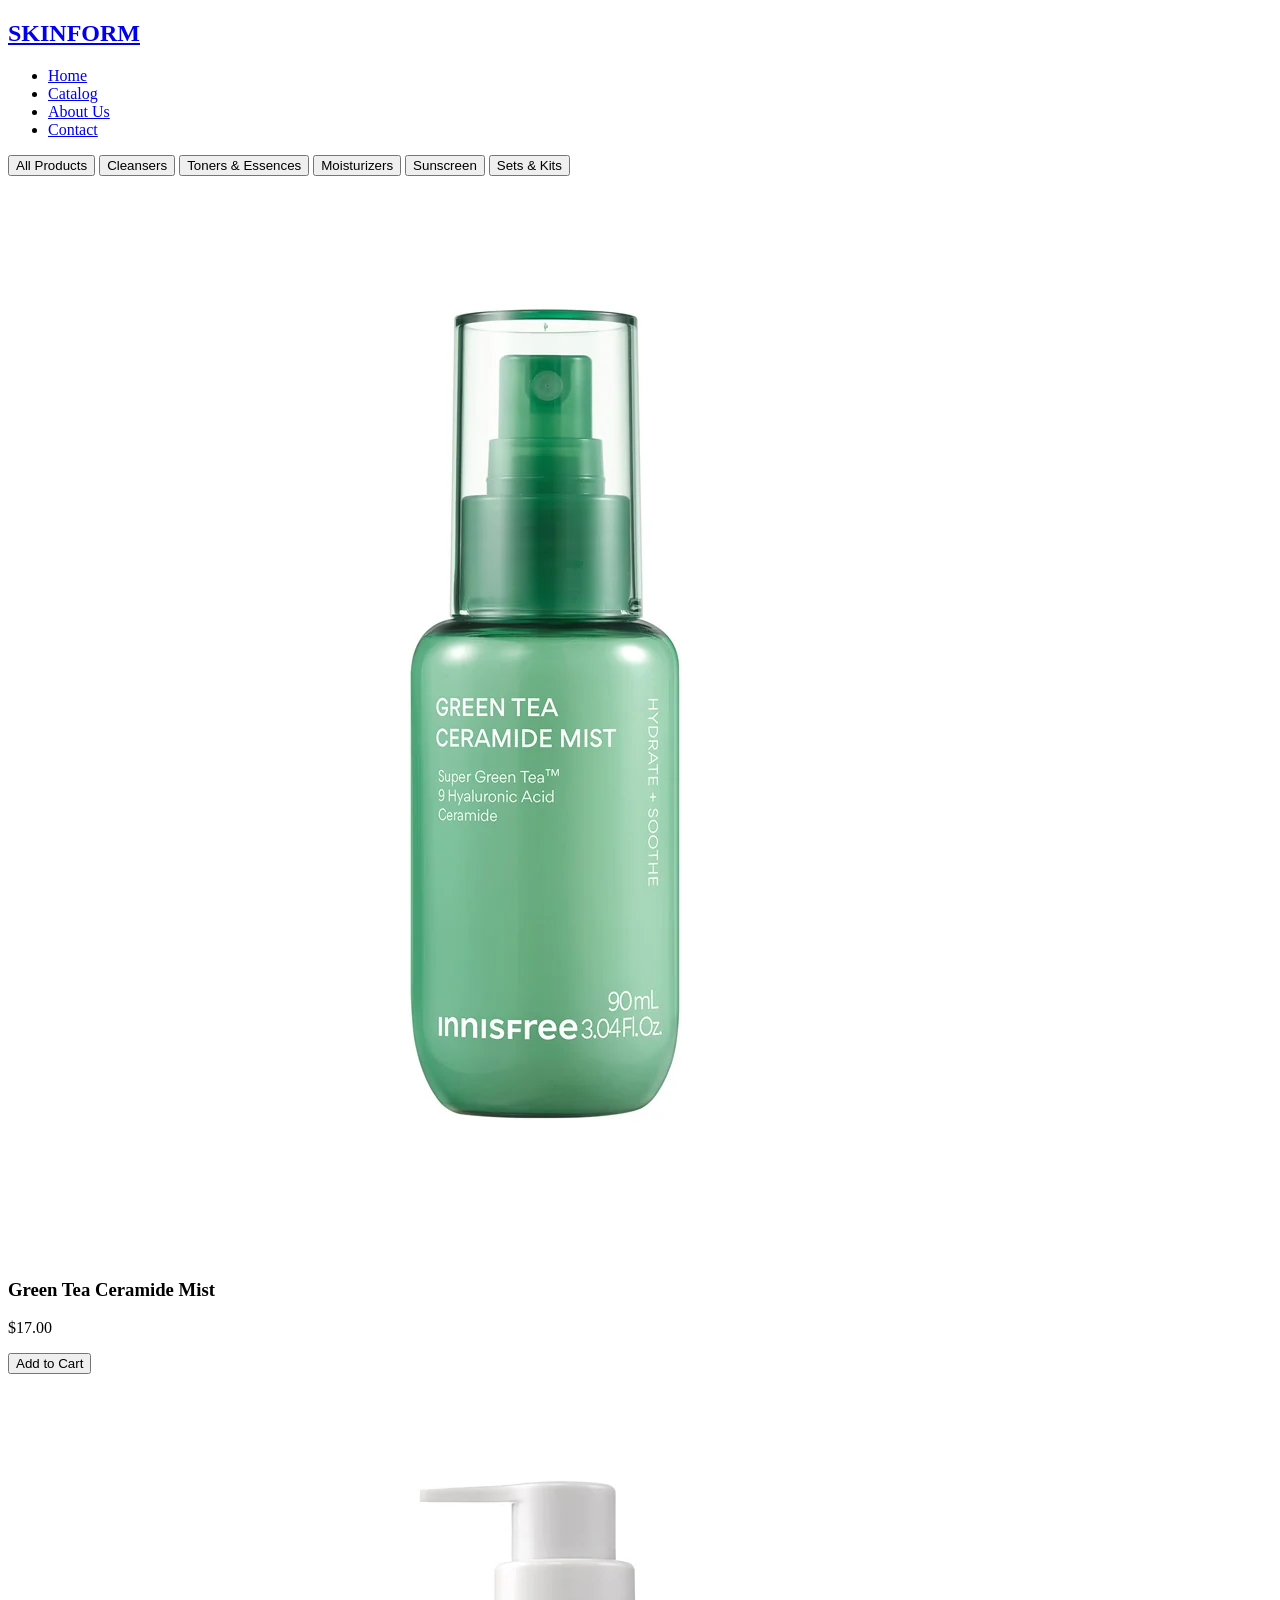
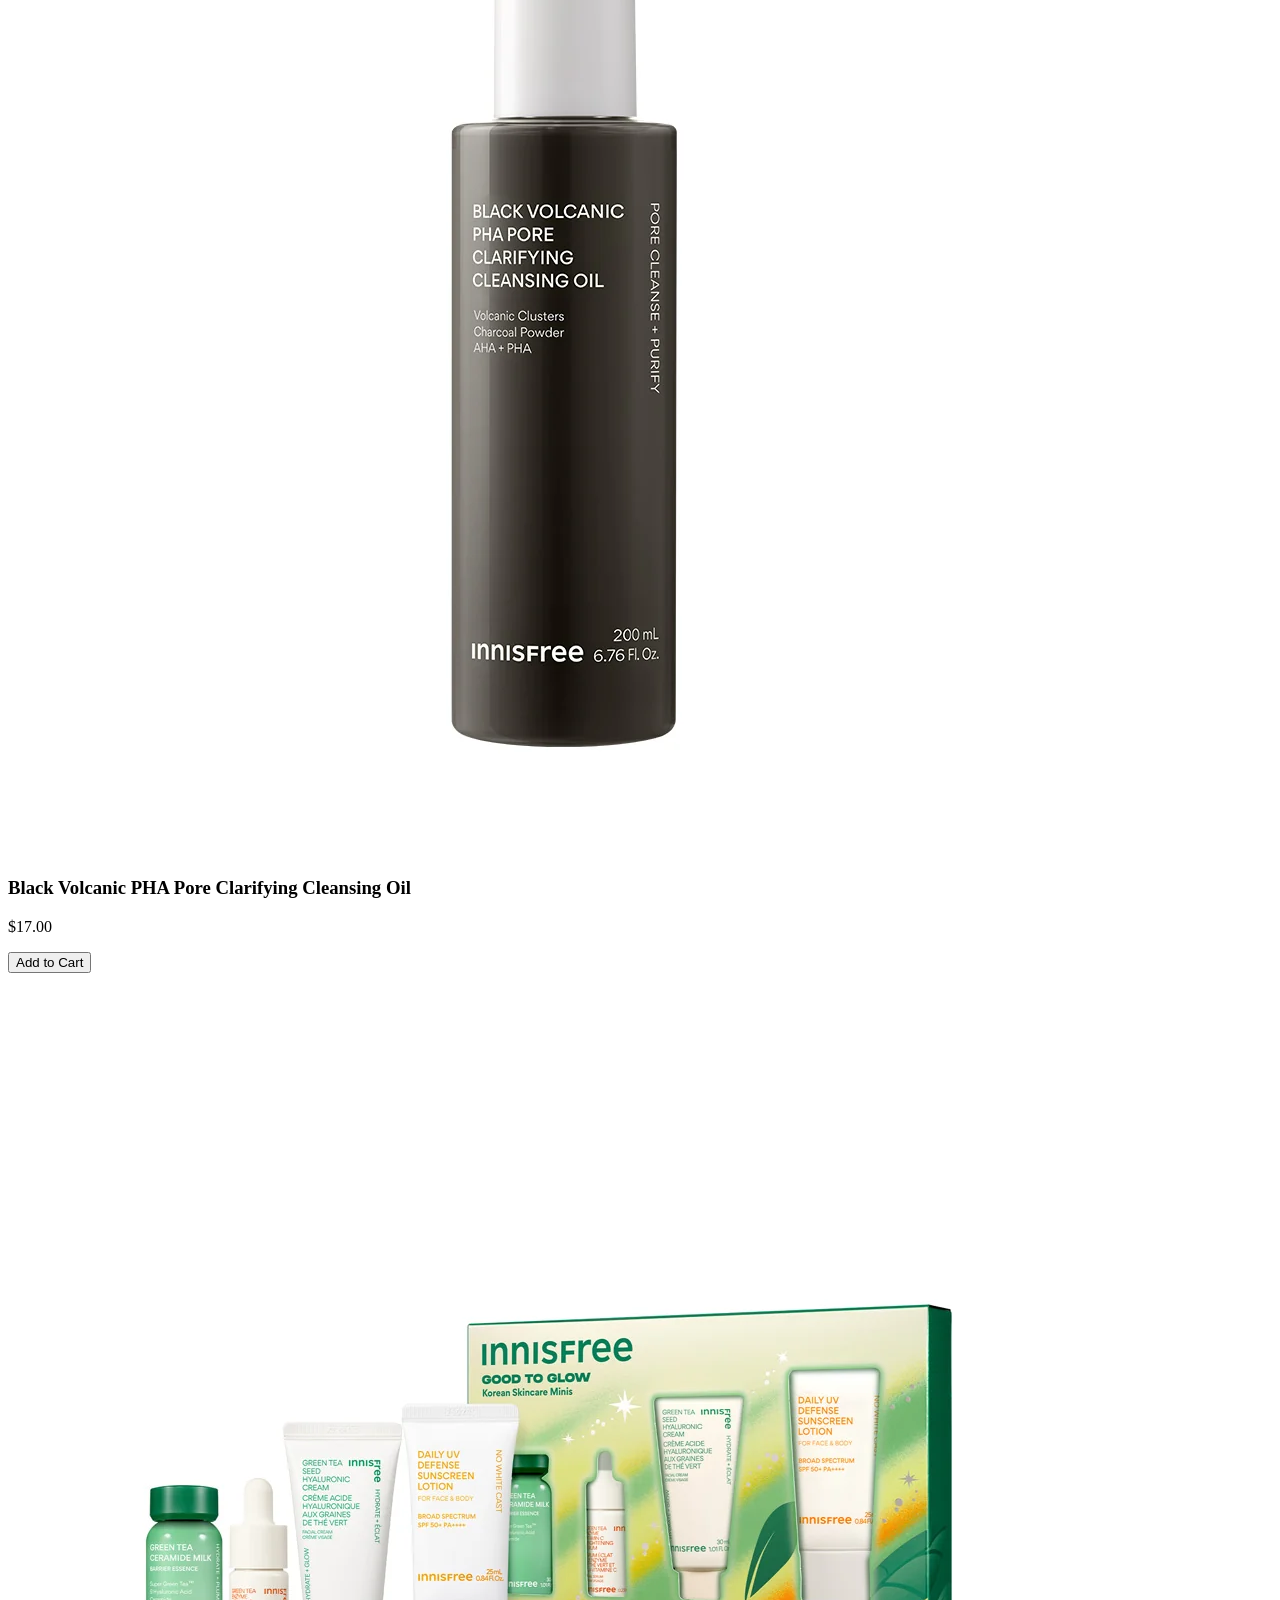
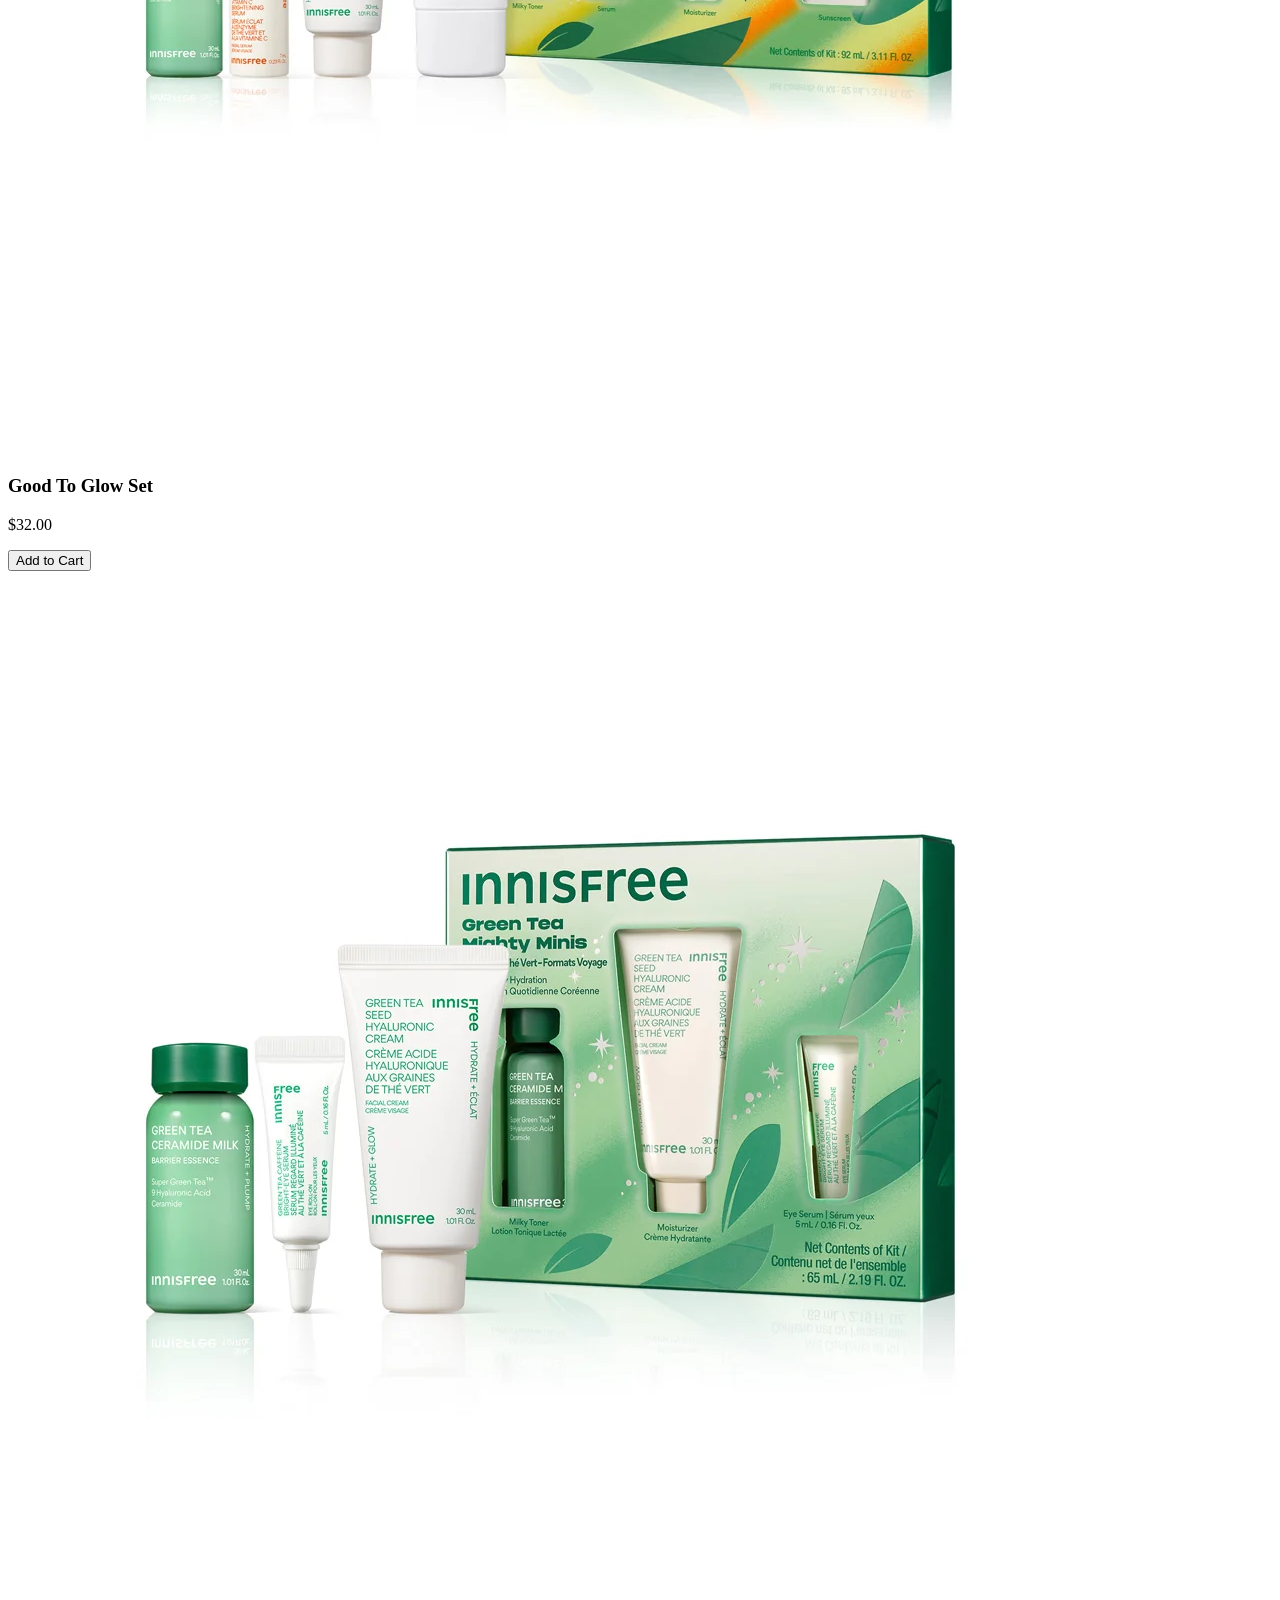
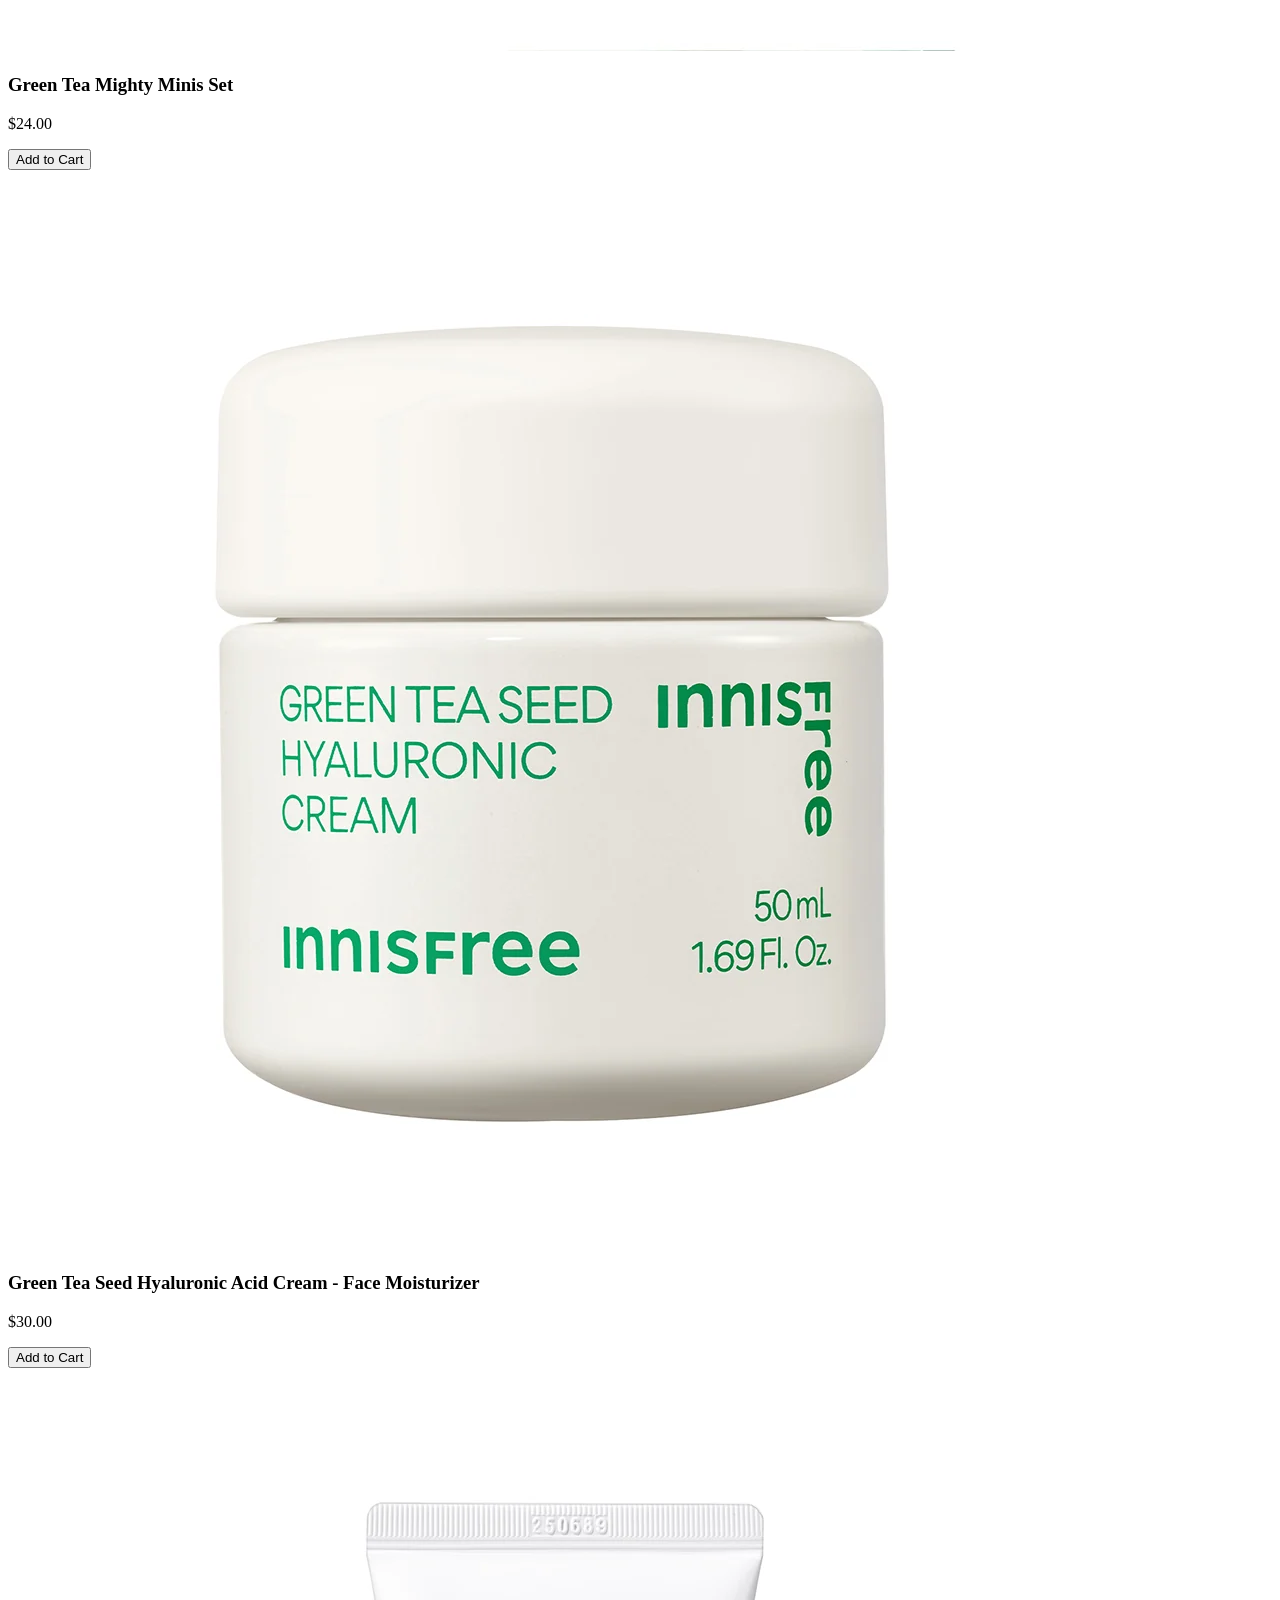
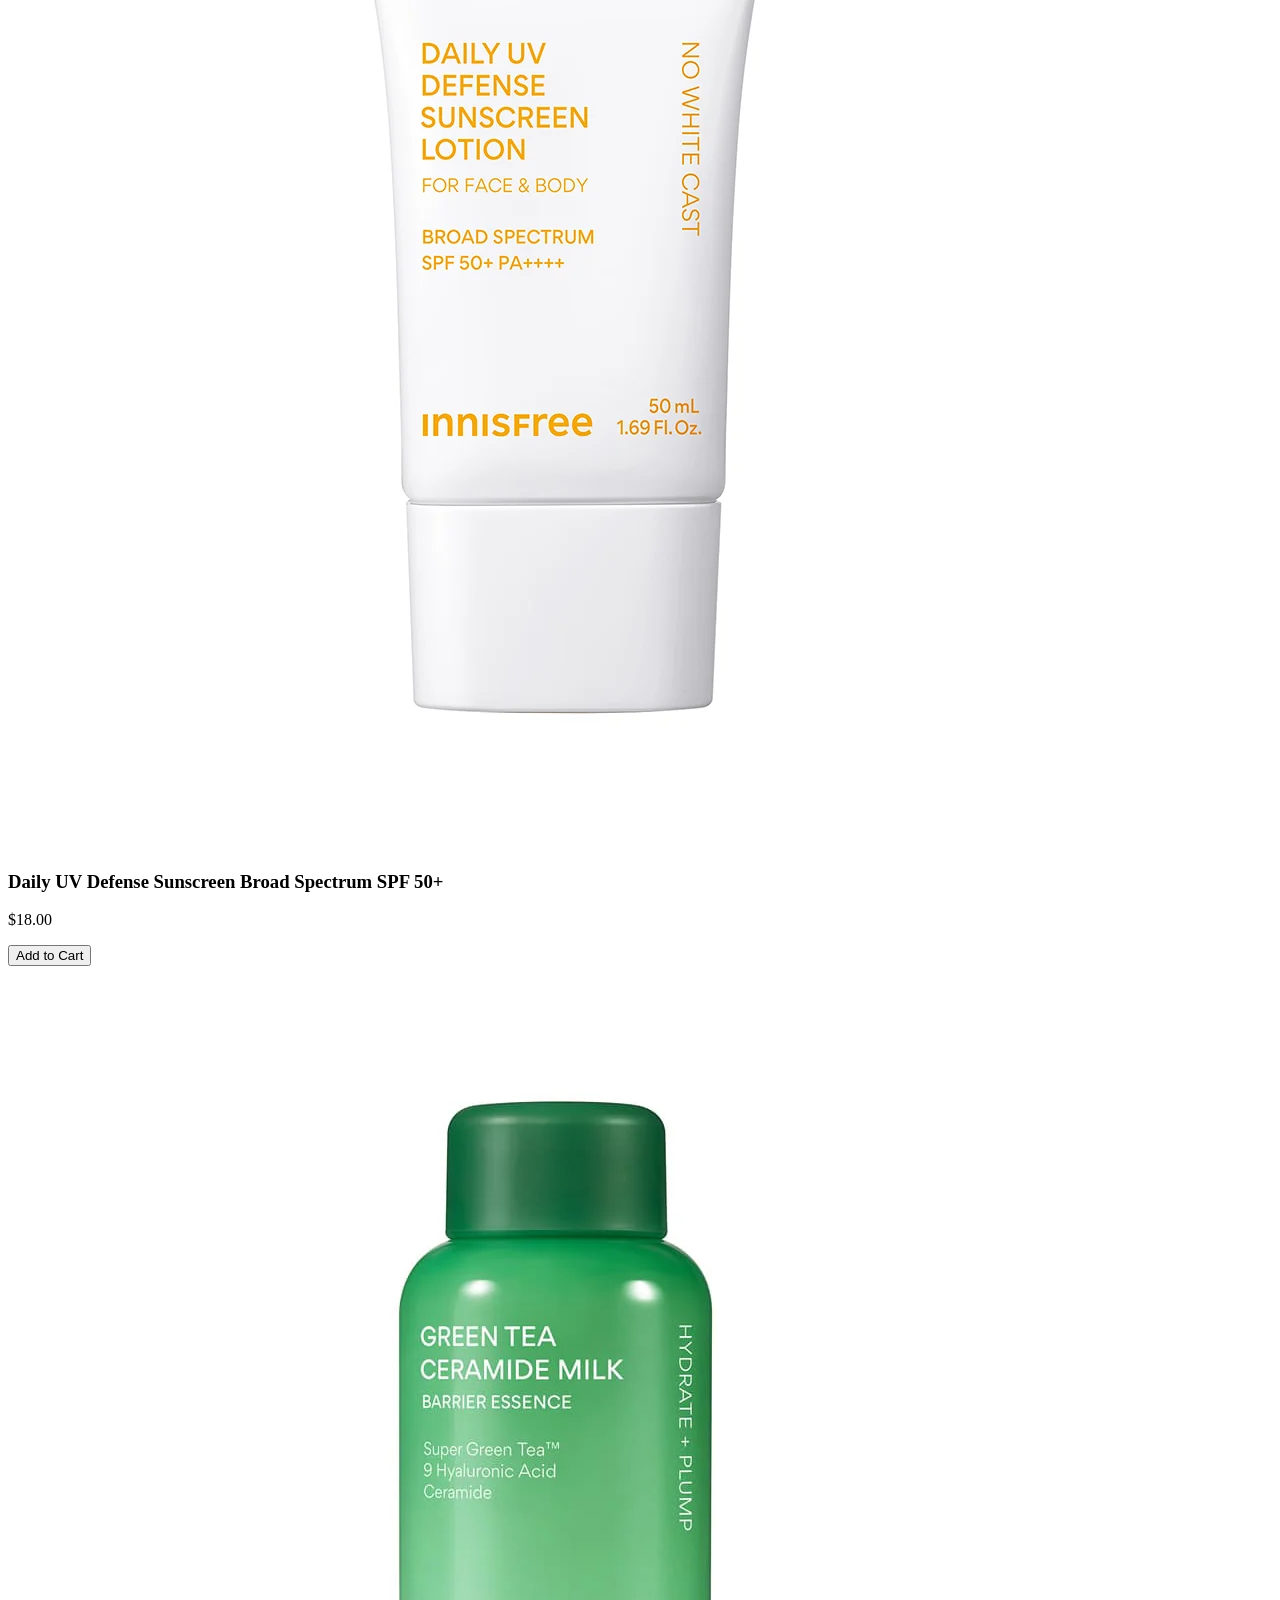
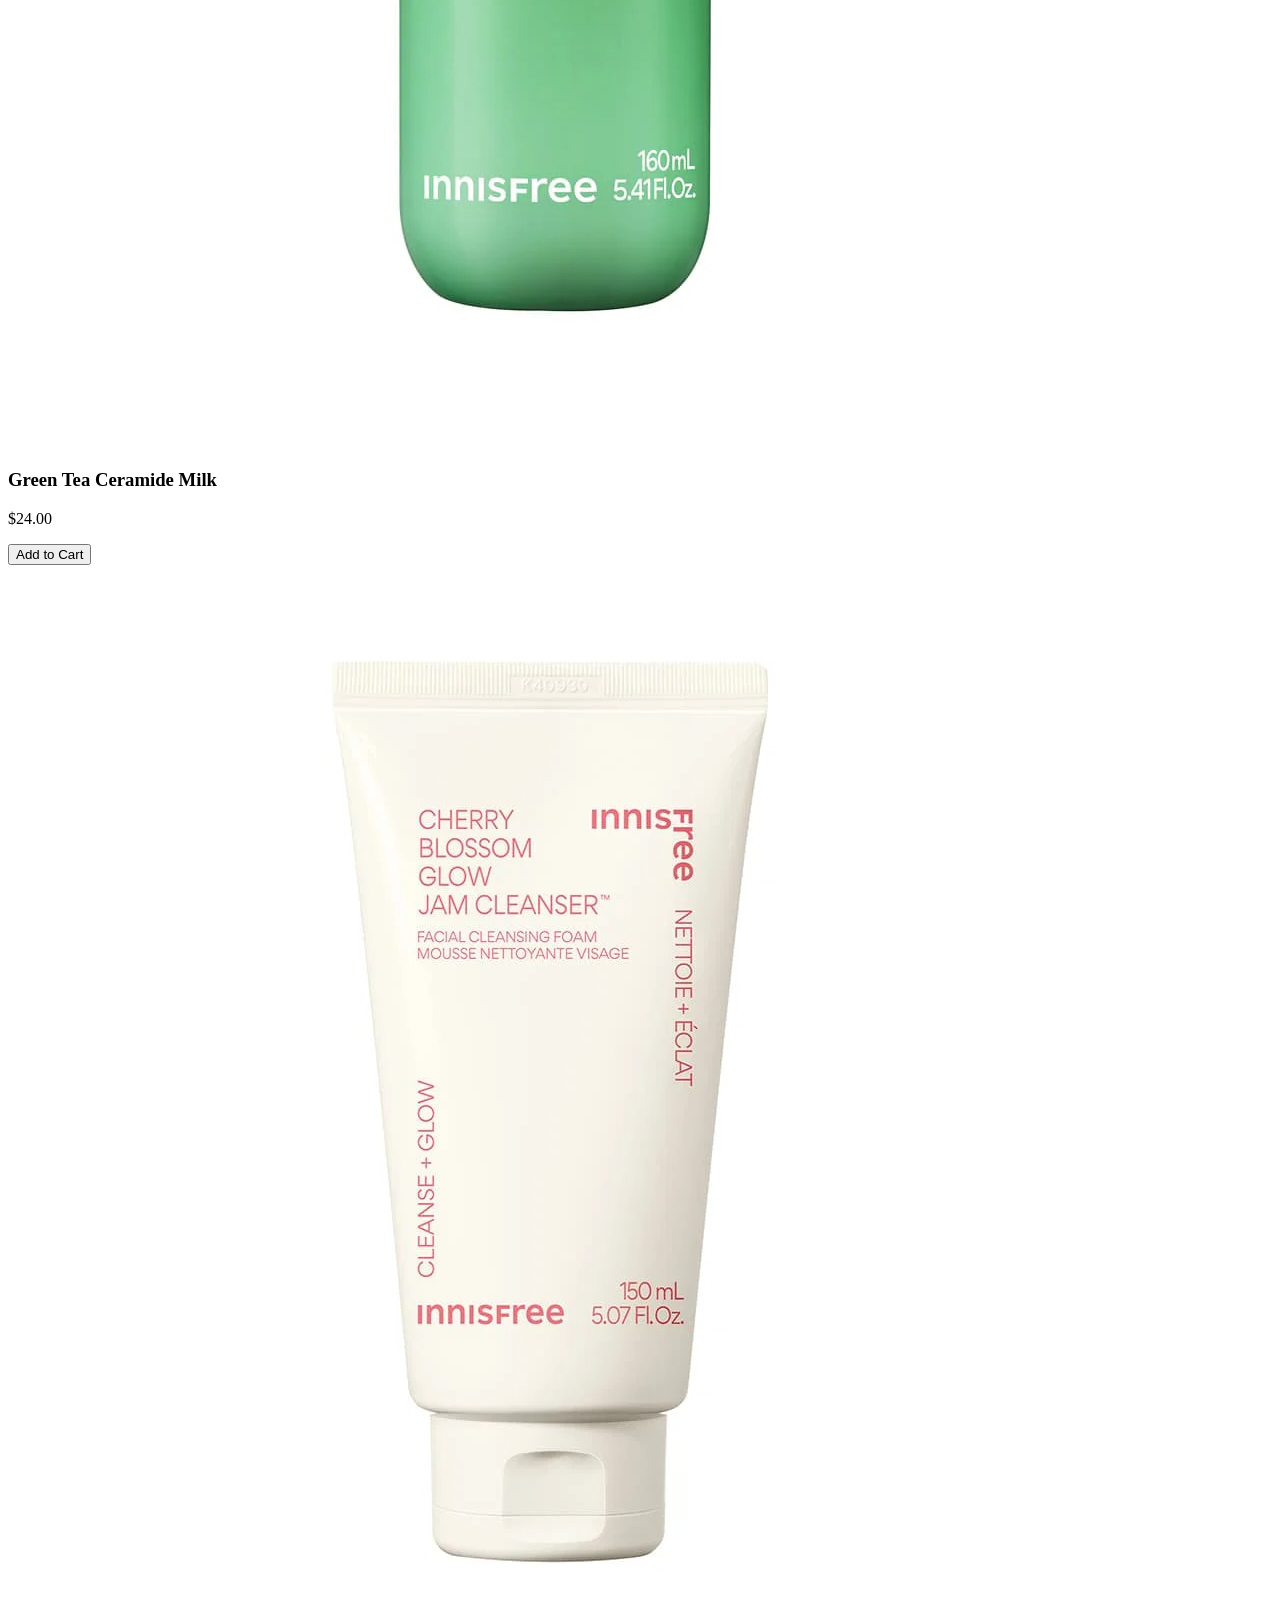
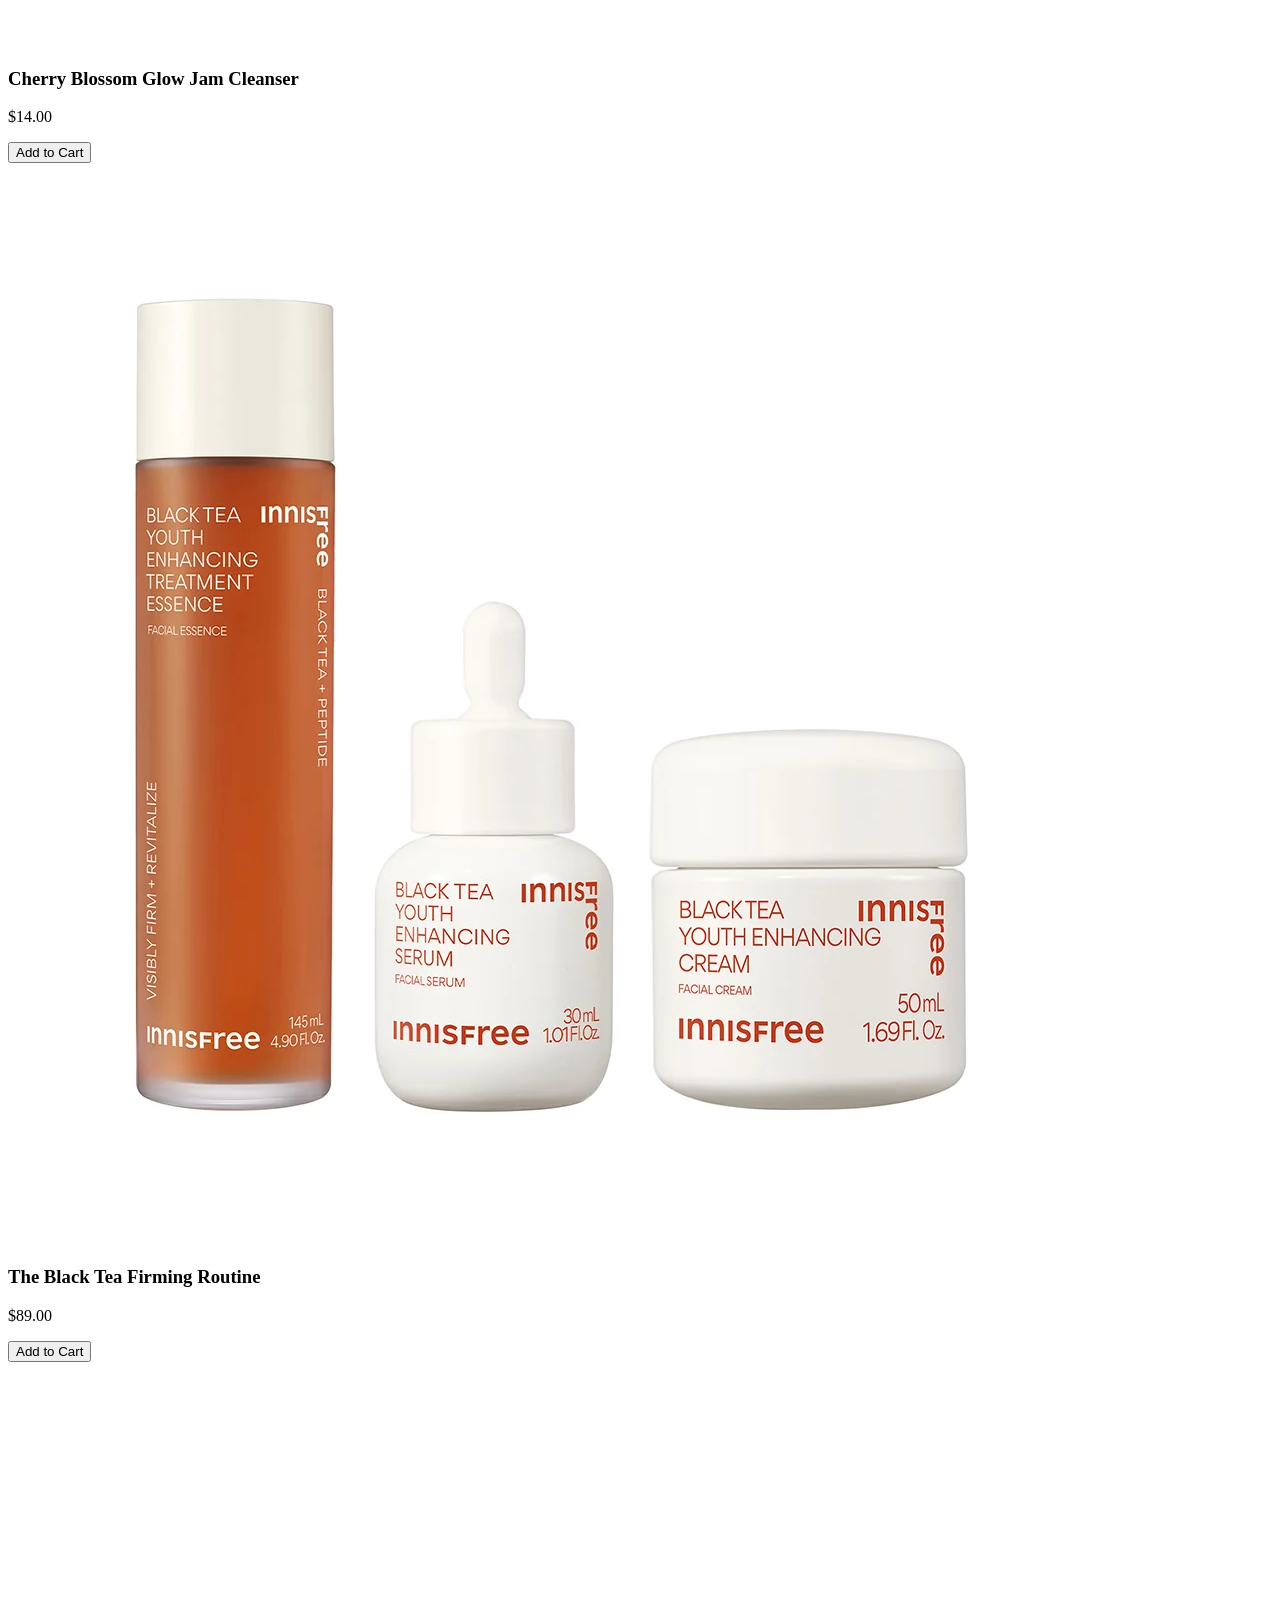
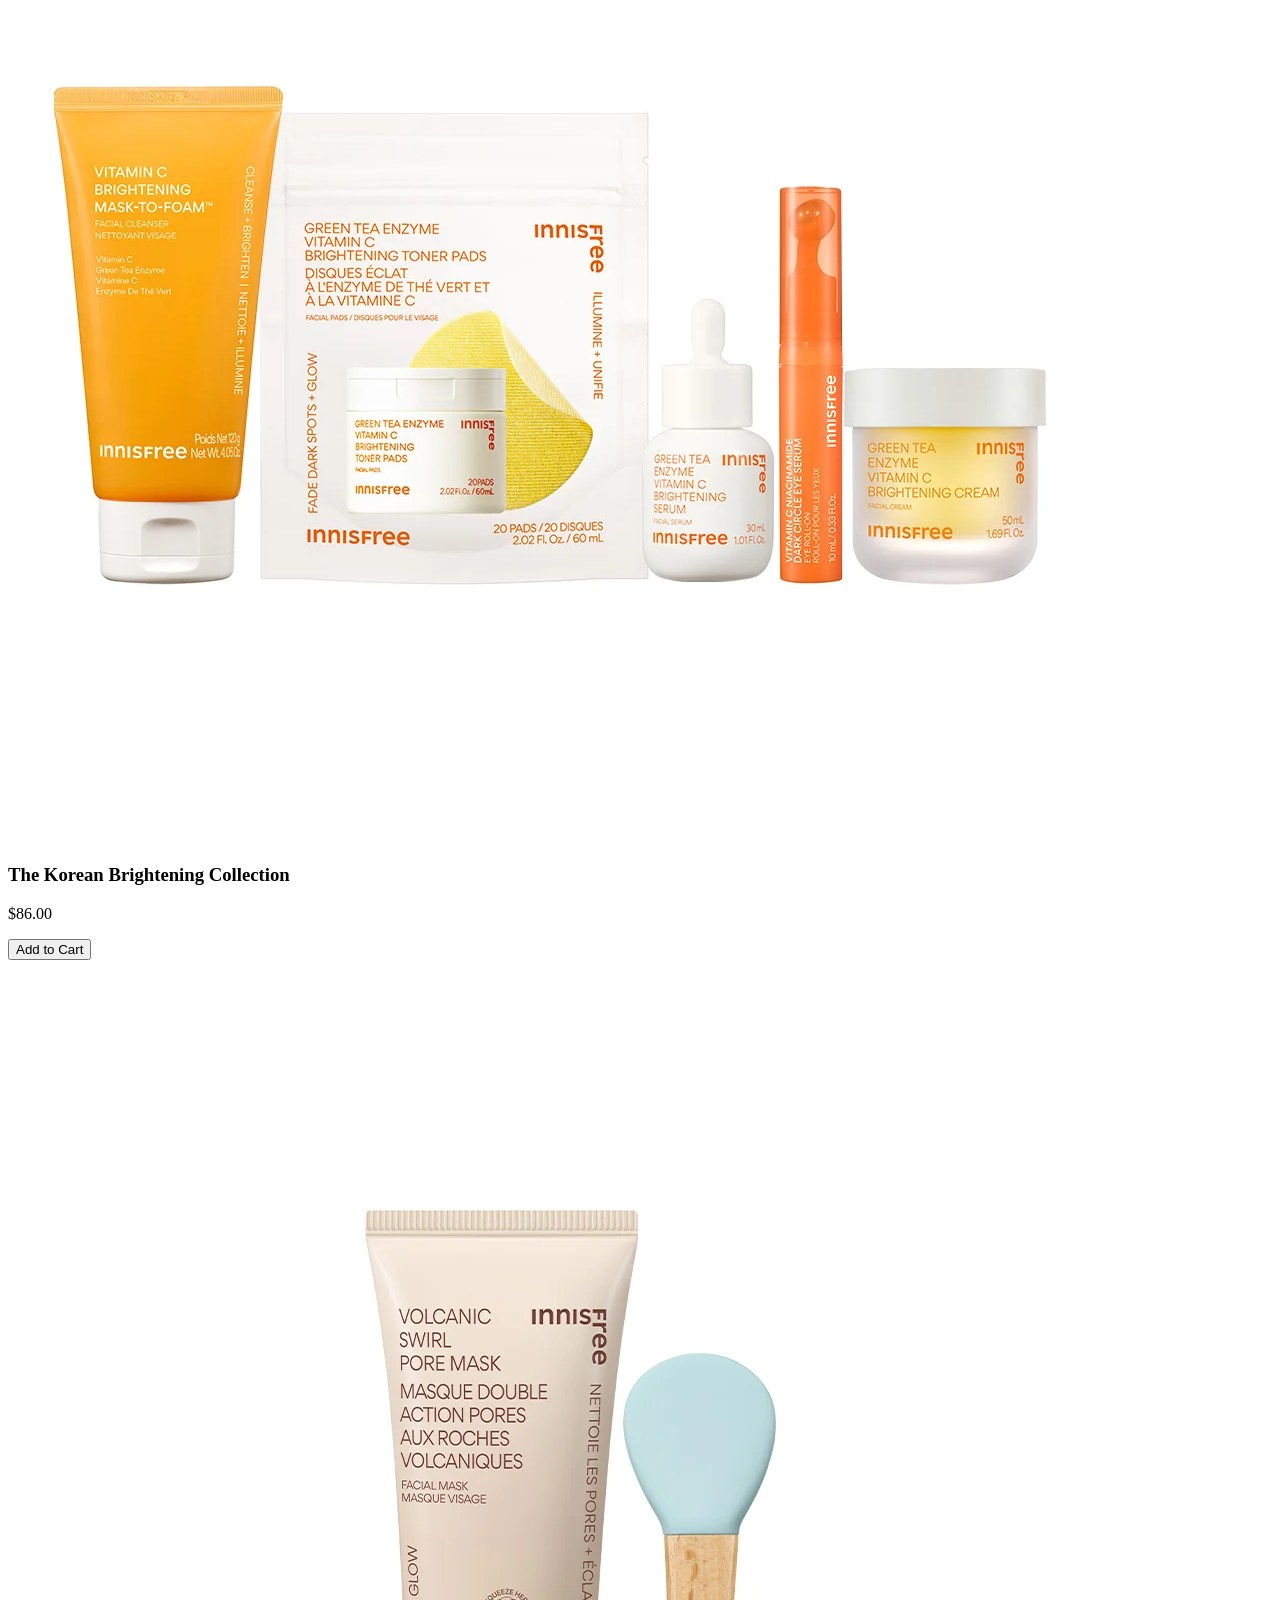
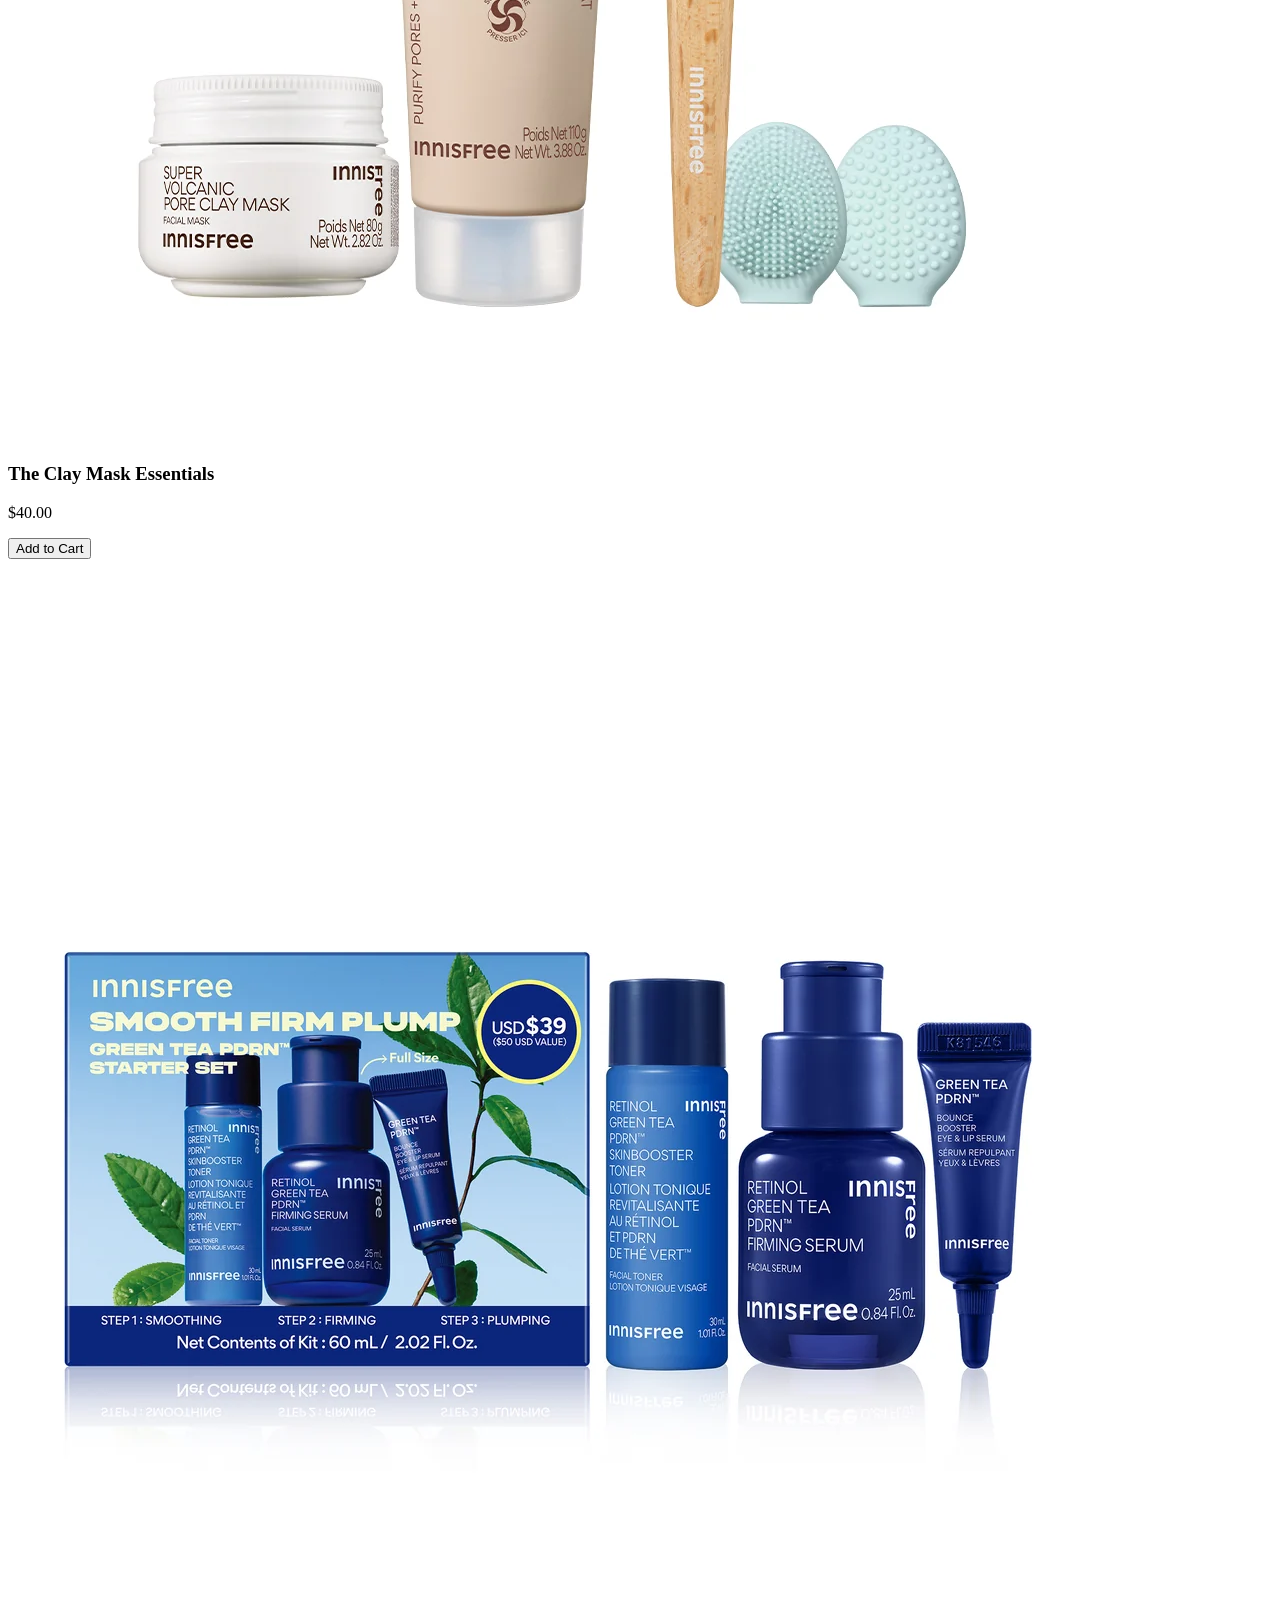
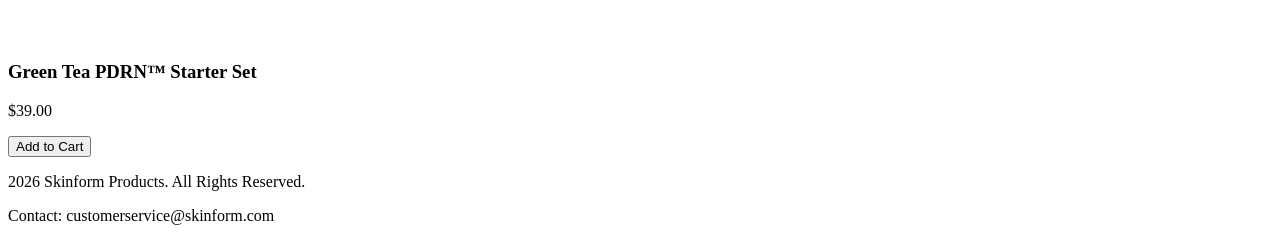
==== catalog.html @ b86f4f86 "Add files via upload" ====
<!DOCTYPE html>
<html lang="en">
<head>
  <meta charset="UTF-8">
  <meta name="viewport" content="width=device-width, initial-scale=1.0">
  <title>Skinform</title>
  <link rel="stylesheet" href="/Main/css/catalog-style.css">
  <script src="/Main/js/main.js" defer></script>
</head>
<body>

   <nav class="navbar">
     <a href="/Main/index.html" class="logo">
      <h1>SKINFORM</h1>
     </a>
    <ul class="nav-section">
      <li><a href="/Main/Project Root/index.html">Home</a></li>
      <li><a href="/Main/Project Root/catalog.html">Catalog</a></li>
      <li><a href="/Main/Project Root/index.html#about">About Us</a></li>
      <li><a href="/Main/Project Root/contact.html">Contact</a></li>
    </ul>
  </nav>

  <section class="category-filter">
    <button class="category-btn active" data-category="all">All Products</button>
    <button class="category-btn" data-category="cleanser">Cleansers</button>
    <button class="category-btn" data-category="toner">Toners & Essences</button>
    <button class="category-btn" data-category="moisturizer">Moisturizers</button>
    <button class="category-btn" data-category="sunscreen">Sunscreen</button>
    <button class="category-btn" data-category="sets">Sets & Kits</button>
  </section>

 <section id="products" class="section">
  <div class="product-container">
    <div class="product-card" data-category="toner">
      <div class="product">
        <img src="mist.png" alt="Green Tea Ceramide Mist">
        <h3>Green Tea Ceramide Mist</h3>
        <p class="price">$17.00</p>
      </div>
      <button class="atc-btn">Add to Cart</button>
    </div>

    <div class="product-card" data-category="cleanser">
      <div class="product">
        <img src="cleansing.png" alt="Black Volcanic PHA Pore Clarifying Cleansing Oil">
        <h3>Black Volcanic PHA Pore Clarifying Cleansing Oil</h3>
        <p class="price">$17.00</p>
      </div>
      <button class="atc-btn">Add to Cart</button>
    </div>

    <div class="product-card" data-category="sets">
      <div class="product">
        <img src="set.png" alt="Good To Glow Set">
        <h3>Good To Glow Set</h3>
        <p class="price">$32.00</p>
      </div>
      <button class="atc-btn">Add to Cart</button>
    </div>

    <div class="product-card" data-category="sets">
      <div class="product">
        <img src="minis.png" alt="Green Tea Mighty Minis Set">
        <h3>Green Tea Mighty Minis Set</h3>
        <p class="price">$24.00</p>
      </div>
      <button class="atc-btn">Add to Cart</button>
    </div>

    <div class="product-card" data-category="moisturizer">
      <div class="product">
        <img src="moisturizer.jpeg" alt="Green Tea Seed Hyaluronic Acid Cream">
        <h3>Green Tea Seed Hyaluronic Acid Cream - Face Moisturizer</h3>
        <p class="price">$30.00</p>
      </div>
      <button class="atc-btn">Add to Cart</button>
    </div>

    <div class="product-card" data-category="sunscreen">
      <div class="product">
        <img src="sunscreen.jpeg" alt="Daily UV Defense Sunscreen">
        <h3>Daily UV Defense Sunscreen Broad Spectrum SPF 50+</h3>
        <p class="price">$18.00</p>
      </div>
      <button class="atc-btn">Add to Cart</button>
    </div>

    <div class="product-card" data-category="toner">
      <div class="product">
        <img src="ceramide.jpeg" alt="Green Tea Ceramide Milk">
        <h3>Green Tea Ceramide Milk</h3>
        <p class="price">$24.00</p>
      </div>
      <button class="atc-btn">Add to Cart</button>
    </div>

    <div class="product-card" data-category="cleanser">
      <div class="product">
        <img src="cherry.jpeg" alt="Cherry Blossom Glow Jam Cleanser">
        <h3>Cherry Blossom Glow Jam Cleanser</h3>
        <p class="price">$14.00</p>
      </div>
      <button class="atc-btn">Add to Cart</button>
    </div>

    <div class="product-card" data-category="sets">
      <div class="product">
        <img src="black tea.jpeg" alt="The Black Tea Firming Routine">
        <h3>The Black Tea Firming Routine</h3>
        <p class="price">$89.00</p>
      </div>
      <button class="atc-btn">Add to Cart</button>
    </div>


    <div class="product-card" data-category="sets">
      <div class="product">
        <img src="brightening.jpeg" alt="The Korean Brightening Collection">
        <h3>The Korean Brightening Collection</h3>
        <p class="price">$86.00</p>
      </div>
      <button class="atc-btn">Add to Cart</button>
    </div>

<div class="product-card" data-category="sets">
      <div class="product">
        <img src="clay.jpeg" alt="The Clay Mask Essentials">
        <h3>The Clay Mask Essentials</h3>
        <p class="price">$40.00</p>
      </div>
      <button class="atc-btn">Add to Cart</button>
    </div>
    
    <div class="product-card" data-category="sets">
      <div class="product">
        <img src="starter.jpeg" alt="Green Tea PDRN™ Starter Set">
        <h3>Green Tea PDRN™ Starter Set</h3>
        <p class="price">$39.00</p>
      </div>
      <button class="atc-btn">Add to Cart</button>
    </div>

  </div>
</section>

  <footer class="footer">
    <p>2026 Skinform Products. All Rights Reserved.</p>
    <p>Contact: customerservice@skinform.com</p>
  </footer>

</body>
</html>
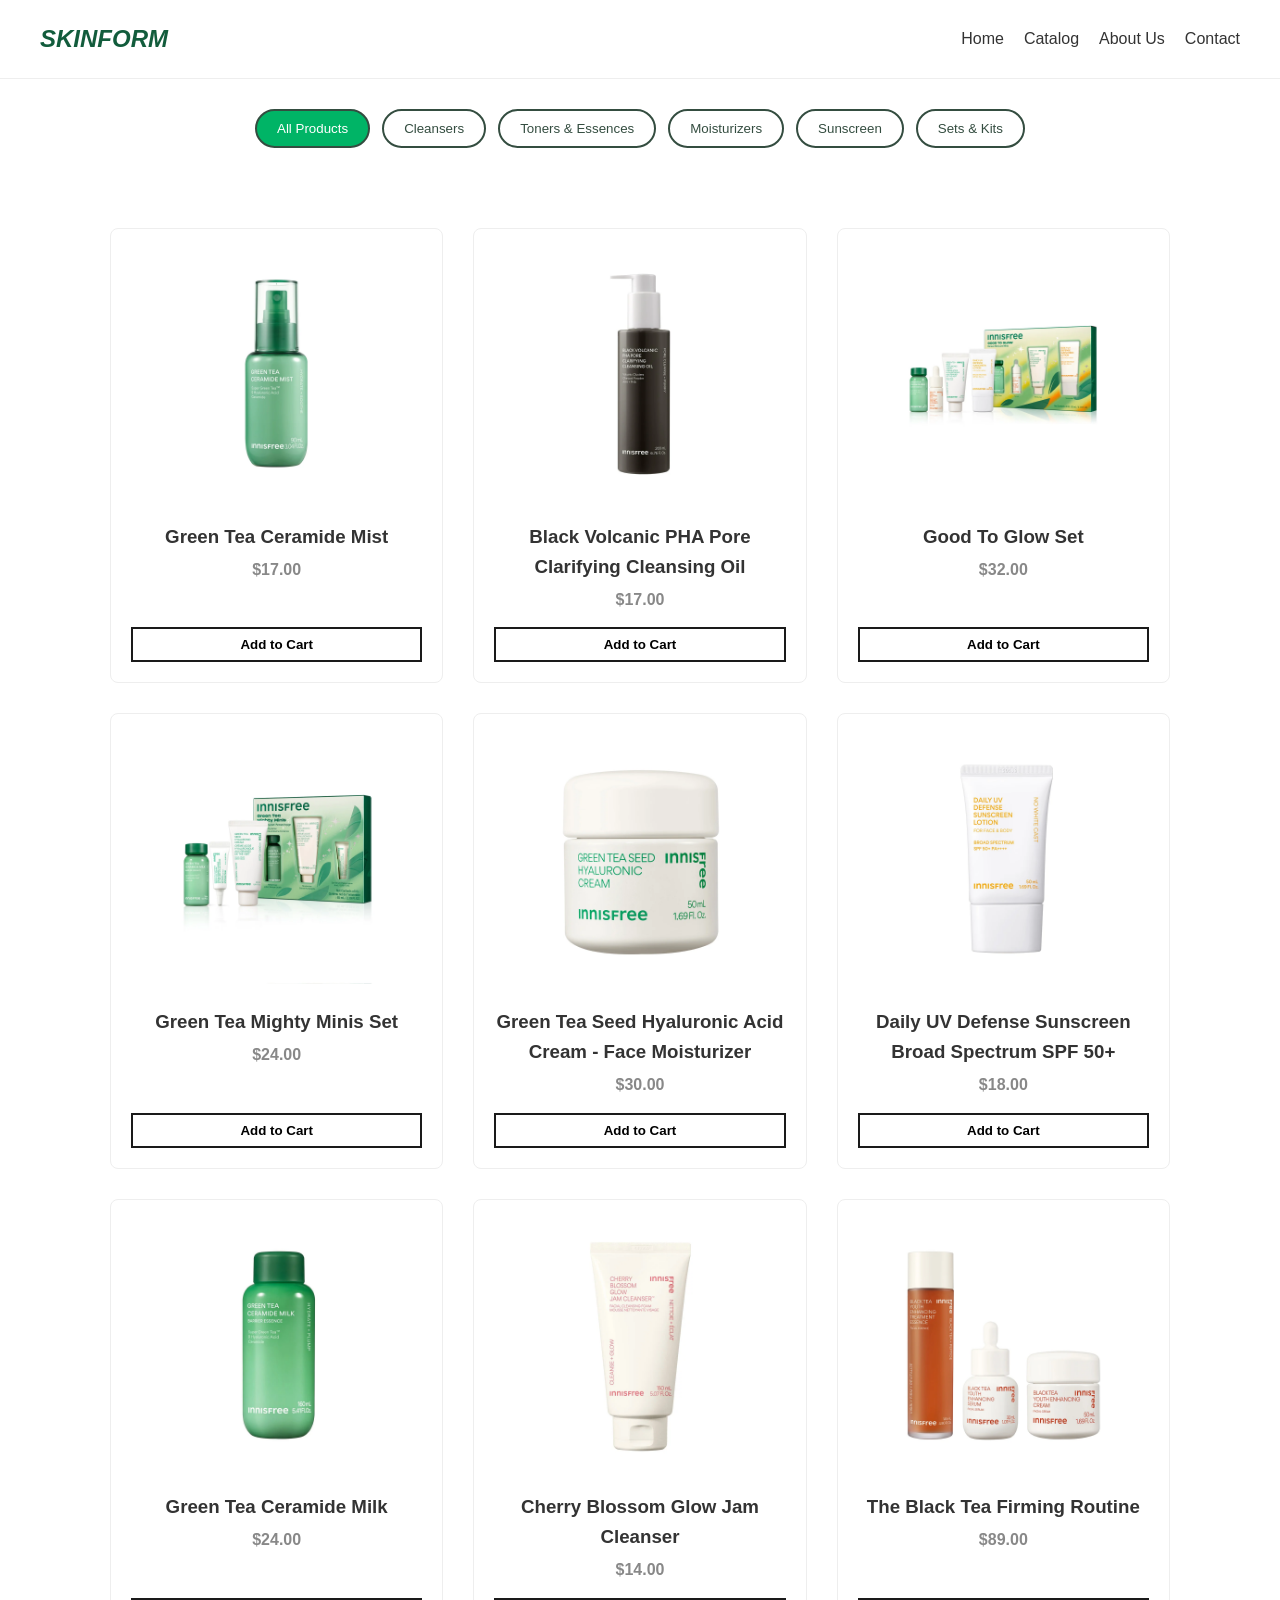
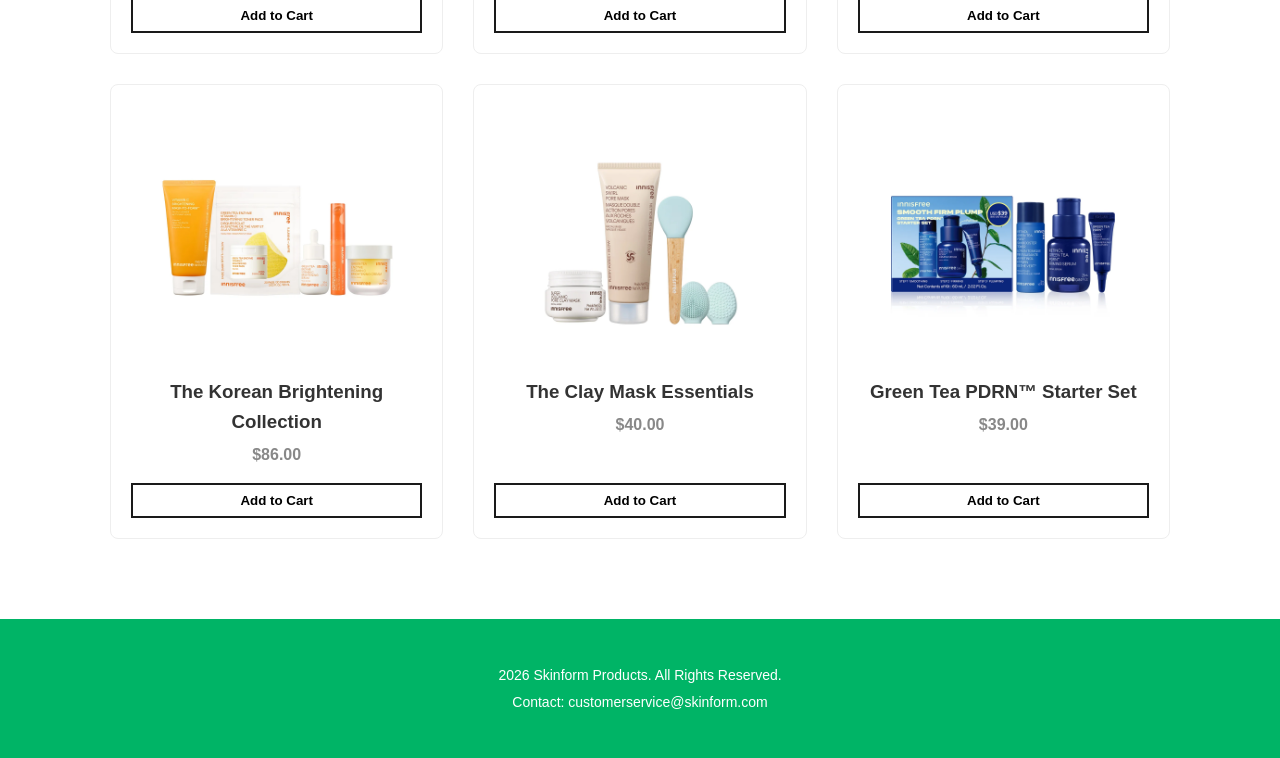
==== commit b199049f: "Update catalog.html" ====
--- a/catalog.html
+++ b/catalog.html
@@ -4,20 +4,20 @@
   <meta charset="UTF-8">
   <meta name="viewport" content="width=device-width, initial-scale=1.0">
   <title>Skinform</title>
-  <link rel="stylesheet" href="/Main/css/catalog-style.css">
-  <script src="/Main/js/main.js" defer></script>
+  <link rel="stylesheet" href="catalog-style.css">
+  <script src="main.js" defer></script>
 </head>
 <body>
 
    <nav class="navbar">
-     <a href="/Main/index.html" class="logo">
+     <a href="index.html" class="logo">
       <h1>SKINFORM</h1>
      </a>
     <ul class="nav-section">
-      <li><a href="/Main/Project Root/index.html">Home</a></li>
-      <li><a href="/Main/Project Root/catalog.html">Catalog</a></li>
-      <li><a href="/Main/Project Root/index.html#about">About Us</a></li>
-      <li><a href="/Main/Project Root/contact.html">Contact</a></li>
+      <li><a href="index.html">Home</a></li>
+      <li><a href="catalog.html">Catalog</a></li>
+      <li><a href="index.html#about">About Us</a></li>
+      <li><a href="contact.html">Contact</a></li>
     </ul>
   </nav>
 
--- a/catalog-style.css
+++ b/catalog-style.css
@@ -0,0 +1,216 @@
+*{
+  margin: 0;
+  padding: 0;
+  box-sizing: border-box; 
+}
+
+body {
+  font-family: Arial, Helvetica, sans-serif;
+  color: #333333;
+  line-height: 1.6;
+  min-height: 100vh;
+  display: flex;
+  flex-direction: column;
+}
+
+.navbar {
+  display: flex;
+  justify-content: space-between; 
+  align-items: center;
+  padding: 20px 40px;
+  background-color: #ffffff;
+  border-bottom: 1px solid #eeeeee;
+}
+
+.navbar a{
+  text-decoration: none;
+  transition: transform 0.3s ease-out;
+}
+
+.navbar a:hover{
+  text-decoration: none;
+  font-weight: bold;
+  transform: scale(1.08);
+}
+
+.logo h1 {
+  font-family: 'Gill Sans', 'Gill Sans MT', Calibri, 'Trebuchet MS', sans-serif;
+  font-style: italic;
+  height: auto;
+  width: auto;
+  display: block;
+  text-decoration: none;
+  color: #125c3c;
+
+}
+
+.nav-section {
+  display: flex;
+  list-style: none;
+}
+
+.nav-section li {
+  margin-left: 20px;
+}
+
+.nav-section a {
+  text-decoration: none;
+  color: #333333;
+  font-weight: 500;
+}
+
+.nav-section a:hover {
+  text-decoration: underline;
+  text-decoration-color: #00B466;
+  text-decoration-thickness: 3px;
+  color: #333333;
+  font-weight: bold;
+}
+
+.btn {
+  display: inline-block;
+  background-color: #ffffff;
+  border: 2px solid #1a1a1a;
+  color: #1a1a1a;
+  padding: 12px 30px;
+  text-decoration: none;
+  border-radius: 5px;
+}
+
+.btn:hover {
+  background-color: #1a1a1a;
+  color: #ffffff;
+}
+
+.section {
+  padding: 60px 20px;
+  flex: 1;
+}
+
+.section-title {
+  text-align: center;
+  margin-bottom: 40px;
+  font-size: 28px;
+}
+
+.section-bg2 {
+  padding: 60px 20px;
+  background-color: #fafafa;
+}
+
+.product-container {
+  display: grid;
+  grid-template-columns: repeat(3, 1fr);
+  gap: 30px;
+  max-width: 1100px;
+  margin: 0 auto;
+  padding: 20px;
+}
+
+.product-card.hidden {
+    display:none
+}
+
+.product-card {
+  background-color: #ffffff;
+  border: 1px solid #eeeeee;
+  border-radius: 8px;
+  padding: 20px;
+  width: 100%;
+  text-align: center;
+  display: flex;
+  flex-direction: column;
+  justify-content: space-between;
+}
+
+.product img {
+  width: 100%;
+  height: 250px;
+  object-fit: contain;
+  border-radius: 4px;
+  transition: transform 0.3s ease-out;
+}
+
+.product img:hover {
+  transform: scale(1.08);
+}
+
+.product-card h3 {
+  margin: 15px 0 5px 0;
+}
+
+.price {
+  color: #888888;
+  font-weight: bold;
+  margin-bottom: 15px;
+}
+
+.atc-btn {
+  background-color: white;
+  border: 2px solid #1a1a1a;
+  padding: 8px 20px;
+  cursor: pointer;
+  width: 100%;
+  font-weight: bold;
+  margin-top: auto; 
+}
+
+.atc-btn:hover{
+  color: white;
+  background-color: #282928;
+}
+
+.category-filter {
+    display: flex;
+    justify-content: center;
+    flex-wrap: wrap;
+    gap: 12px;
+    margin: 30px 0;
+    margin-bottom: 0;
+}
+
+.category-btn {
+    padding: 10px 20px;
+    border: 2px solid #344d40;
+    background-color: white;
+    color: #344d40;
+    border-radius: 30px;
+    cursor: pointer;
+}
+
+.category-btn:hover, .category-btn.active {
+    background-color: #00B466;
+    color: white;
+}
+
+.footer {
+  background-color: #00B466;
+  color: #ffffff;
+  text-align: center;
+  padding: 40px 20px;
+}
+
+.footer p {
+  margin: 5px 0;
+  font-size: 14px;
+}
+
+@media (max-width: 600px) {
+  .navbar {
+    flex-direction: column;
+    gap: 10px;
+  }
+}
+
+
+@media (max-width: 768px) {
+  .product-container {
+    grid-template-columns: repeat(2, 1fr);
+  }
+}
+
+@media (max-width: 480px) {
+  .product-container {
+    grid-template-columns: 1fr;
+  }
+}
